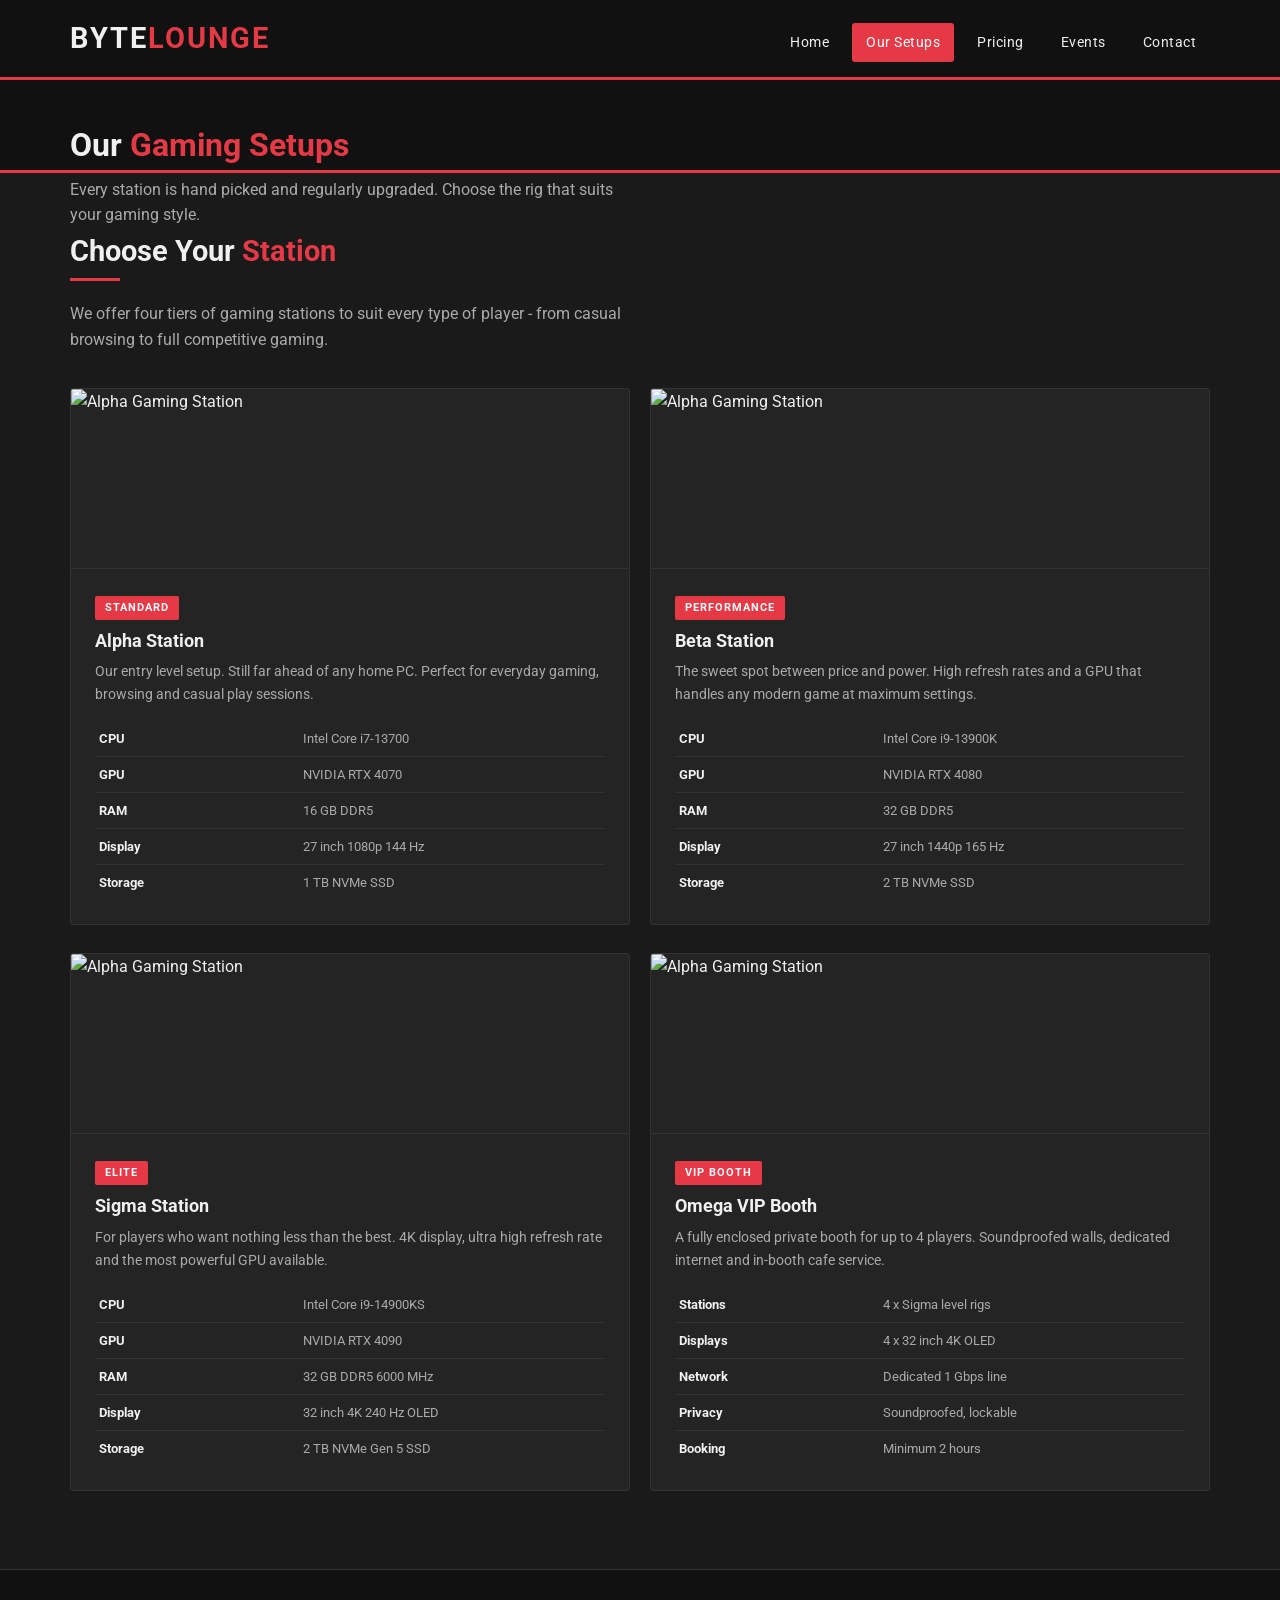
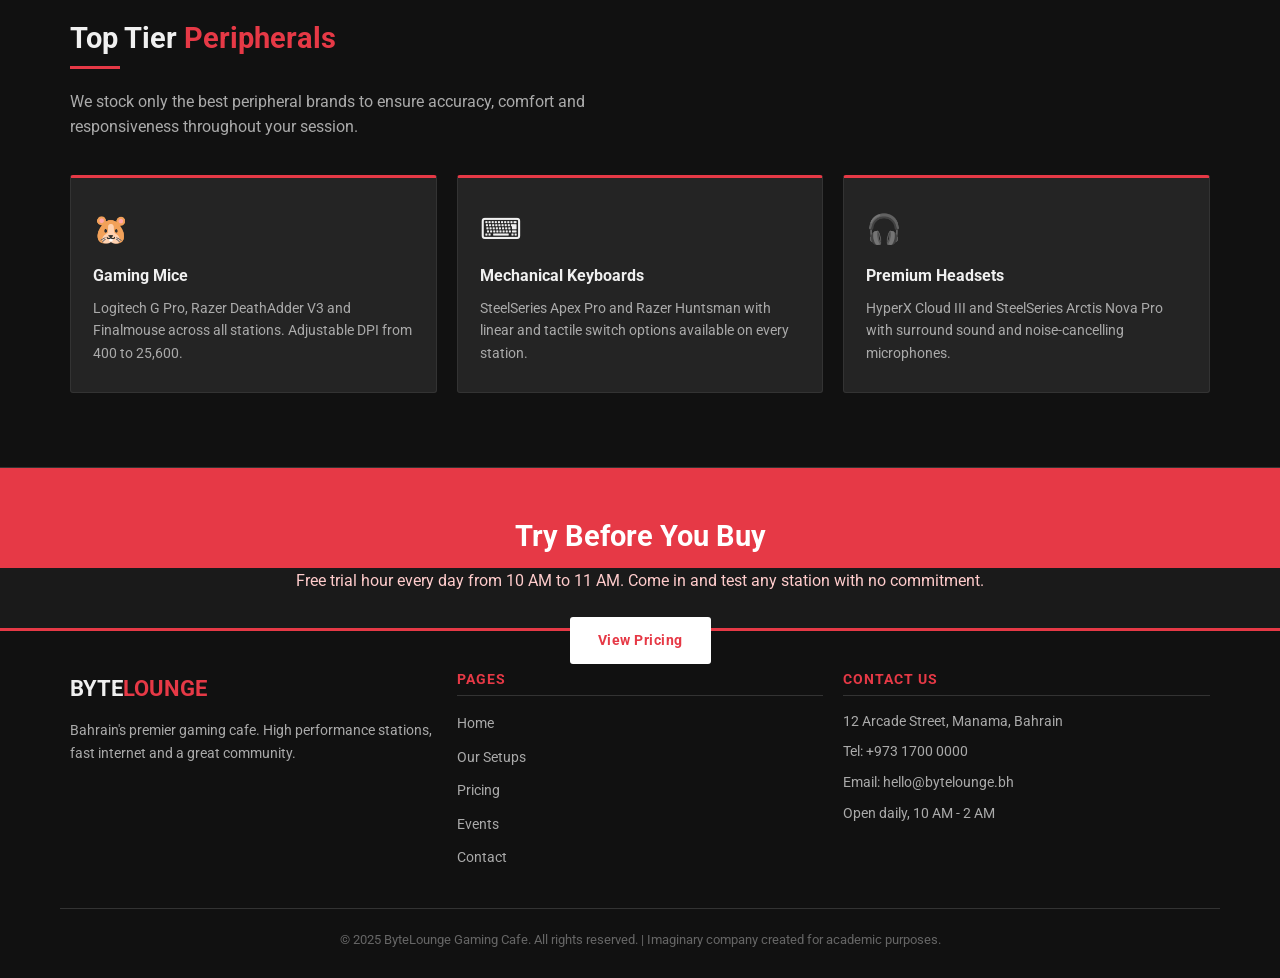
==== setups.html @ f813b677 "Initial commit of ByteLounge website" ====
<!DOCTYPE html>
<html lang="en">
<head>
  <meta charset="UTF-8" />
  <meta name="viewport" content="width=device-width, initial-scale=1.0" />
  <meta name="description" content="ByteLounge Gaming Cafe - Explore our high performance gaming setups and stations in Manama, Bahrain." />
  <meta name="keywords" content="gaming setups, PC specs, gaming stations, RTX 4090, Bahrain" />
  <title>Our Setups - ByteLounge</title>
  <link rel="stylesheet" href="style.css" />
</head>
<body>

  
  <header>
    <div class="grid-container clearfix">
      <div class="grid-50">
        <a href="index.html" class="site-logo">BYTE<span>LOUNGE</span></a>
      </div>
      <div class="grid-50">
        <nav>
          <ul>
            <li><a href="index.html">Home</a></li>
            <li><a href="setups.html" class="active">Our Setups</a></li>
            <li><a href="pricing.html">Pricing</a></li>
            <li><a href="events.html">Events</a></li>
            <li><a href="contact.html">Contact</a></li>
          </ul>
        </nav>
      </div>
    </div>
  </header>

  
  <main>

    
    <section class="page-hero">
      <div class="grid-container">
        <div class="grid-100">
          <h1>Our <span>Gaming Setups</span></h1>
          <p>Every station is hand picked and regularly upgraded. Choose the rig that suits your gaming style.</p>
        </div>
      </div>
    </section>

    
    <section class="page-section">
      <div class="grid-container">

        <div class="grid-100">
          <h2 class="section-title">Choose Your <span>Station</span></h2>
          <div class="section-divider"></div>
          <p class="section-intro">We offer four tiers of gaming stations to suit every type of player - from casual browsing to full competitive gaming.</p>
        </div>

        
        <div class="clearfix">
          <div class="grid-50">
            <article class="setup-card">
             <img src="images/APS.JPEG" alt="Alpha Gaming Station" class="setup-img" />

              <div class="setup-body">
                <span class="setup-badge">Standard</span>
                <h3>Alpha Station</h3>
                <p>Our entry level setup. Still far ahead of any home PC. Perfect for everyday gaming, browsing and casual play sessions.</p>
                <table class="specs-table">
                  <tr><td>CPU</td><td>Intel Core i7-13700</td></tr>
                  <tr><td>GPU</td><td>NVIDIA RTX 4070</td></tr>
                  <tr><td>RAM</td><td>16 GB DDR5</td></tr>
                  <tr><td>Display</td><td>27 inch 1080p 144 Hz</td></tr>
                  <tr><td>Storage</td><td>1 TB NVMe SSD</td></tr>
                </table>
              </div>
            </article>
          </div>

          <div class="grid-50">
            <article class="setup-card">
              <img src="images/APS1.JPEG" alt="Alpha Gaming Station" class="setup-img" />

              <div class="setup-body">
                <span class="setup-badge">Performance</span>
                <h3>Beta Station</h3>
                <p>The sweet spot between price and power. High refresh rates and a GPU that handles any modern game at maximum settings.</p>
                <table class="specs-table">
                  <tr><td>CPU</td><td>Intel Core i9-13900K</td></tr>
                  <tr><td>GPU</td><td>NVIDIA RTX 4080</td></tr>
                  <tr><td>RAM</td><td>32 GB DDR5</td></tr>
                  <tr><td>Display</td><td>27 inch 1440p 165 Hz</td></tr>
                  <tr><td>Storage</td><td>2 TB NVMe SSD</td></tr>
                </table>
              </div>
            </article>
          </div>
        </div>

       
        <div class="clearfix">
          <div class="grid-50">
            <article class="setup-card">
              <img src="images/APS2.JPEG" alt="Alpha Gaming Station" class="setup-img" />

              <div class="setup-body">
                <span class="setup-badge">Elite</span>
                <h3>Sigma Station</h3>
                <p>For players who want nothing less than the best. 4K display, ultra high refresh rate and the most powerful GPU available.</p>
                <table class="specs-table">
                  <tr><td>CPU</td><td>Intel Core i9-14900KS</td></tr>
                  <tr><td>GPU</td><td>NVIDIA RTX 4090</td></tr>
                  <tr><td>RAM</td><td>32 GB DDR5 6000 MHz</td></tr>
                  <tr><td>Display</td><td>32 inch 4K 240 Hz OLED</td></tr>
                  <tr><td>Storage</td><td>2 TB NVMe Gen 5 SSD</td></tr>
                </table>
              </div>
            </article>
          </div>

          <div class="grid-50">
            <article class="setup-card">
              <img src="images/APS3.JPG" alt="Alpha Gaming Station" class="setup-img" />

              <div class="setup-body">
                <span class="setup-badge">VIP Booth</span>
                <h3>Omega VIP Booth</h3>
                <p>A fully enclosed private booth for up to 4 players. Soundproofed walls, dedicated internet and in-booth cafe service.</p>
                <table class="specs-table">
                  <tr><td>Stations</td><td>4 x Sigma level rigs</td></tr>
                  <tr><td>Displays</td><td>4 x 32 inch 4K OLED</td></tr>
                  <tr><td>Network</td><td>Dedicated 1 Gbps line</td></tr>
                  <tr><td>Privacy</td><td>Soundproofed, lockable</td></tr>
                  <tr><td>Booking</td><td>Minimum 2 hours</td></tr>
                </table>
              </div>
            </article>
          </div>
        </div>

      </div>
    </section>

    
    <section class="page-section" style="background-color: #111111; border-top: 1px solid #333333; border-bottom: 1px solid #333333;">
      <div class="grid-container">
        <div class="grid-100">
          <h2 class="section-title">Top Tier <span>Peripherals</span></h2>
          <div class="section-divider"></div>
          <p class="section-intro">We stock only the best peripheral brands to ensure accuracy, comfort and responsiveness throughout your session.</p>
        </div>
        <div class="clearfix">
          <div class="grid-33">
            <article class="feature-card">
              <div class="feature-icon">&#128057;</div>
              <h3>Gaming Mice</h3>
              <p>Logitech G Pro, Razer DeathAdder V3 and Finalmouse across all stations. Adjustable DPI from 400 to 25,600.</p>
            </article>
          </div>
          <div class="grid-33">
            <article class="feature-card">
              <div class="feature-icon">&#9000;</div>
              <h3>Mechanical Keyboards</h3>
              <p>SteelSeries Apex Pro and Razer Huntsman with linear and tactile switch options available on every station.</p>
            </article>
          </div>
          <div class="grid-33">
            <article class="feature-card">
              <div class="feature-icon">&#127911;</div>
              <h3>Premium Headsets</h3>
              <p>HyperX Cloud III and SteelSeries Arctis Nova Pro with surround sound and noise-cancelling microphones.</p>
            </article>
          </div>
        </div>
      </div>
    </section>

    
    <div class="cta-banner">
      <div class="grid-container">
        <div class="grid-100">
          <h2>Try Before You Buy</h2>
          <p>Free trial hour every day from 10 AM to 11 AM. Come in and test any station with no commitment.</p>
          <a href="pricing.html" class="btn btn-white">View Pricing</a>
        </div>
      </div>
    </div>

  </main>

  
  <footer>
    <div class="grid-container clearfix">
      <div class="grid-33">
        <div class="footer-brand">
          <p class="footer-logo">BYTE<span>LOUNGE</span></p>
          <p>Bahrain's premier gaming cafe. High performance stations, fast internet and a great community.</p>
        </div>
      </div>
      <div class="grid-33">
        <div class="footer-col">
          <h4>Pages</h4>
          <ul>
            <li><a href="index.html">Home</a></li>
            <li><a href="setups.html">Our Setups</a></li>
            <li><a href="pricing.html">Pricing</a></li>
            <li><a href="events.html">Events</a></li>
            <li><a href="contact.html">Contact</a></li>
          </ul>
        </div>
      </div>
      <div class="grid-33">
        <div class="footer-col">
          <h4>Contact Us</h4>
          <p>12 Arcade Street, Manama, Bahrain</p>
          <p>Tel: +973 1700 0000</p>
          <p>Email: hello@bytelounge.bh</p>
          <p>Open daily, 10 AM - 2 AM</p>
        </div>
      </div>
    </div>
    <div class="grid-container">
      <div class="footer-bottom">
        <p>&copy; 2025 ByteLounge Gaming Cafe. All rights reserved. | Imaginary company created for academic purposes.</p>
      </div>
    </div>
  </footer>

</body>
</html>
---- style.css ----
@import url('https://fonts.googleapis.com/css2?family=Roboto:wght@300;400;700&display=swap');

* {
    margin: 0;
    padding: 0;
    box-sizing: border-box;
}

body {
    font-family: 'Roboto', Arial, sans-serif;
    font-size: 16px;
    line-height: 1.6;
    background-color: #1a1a1a;
    color: #f0f0f0;
}

img {
    max-width: 100%;
    height: auto;
    display: block;
}

a {
    text-decoration: none;
    color: #e63946;
}

a:hover {
    color: #ffffff;
}

h1, h2, h3, h4 {
    font-weight: 700;
    line-height: 1.3;
}

ul {
    list-style: none;
}

.grid-container {
    max-width: 1200px;
    margin: 0 auto;
    padding: 0 20px;
}

.grid-100 {
    width: 100%;
    float: left;
    padding: 0 10px;
}

.grid-75 {
    width: 75%;
    float: left;
    padding: 0 10px;
}

.grid-25 {
    width: 25%;
    float: left;
    padding: 0 10px;
}

.grid-50 {
    width: 50%;
    float: left;
    padding: 0 10px;
}

.grid-33 {
    width: 33.33%;
    float: left;
    padding: 0 10px;
}

.grid-66 {
    width: 66.66%;
    float: left;
    padding: 0 10px;
}

.clearfix::after {
    content: '';
    display: table;
    clear: both;
}

header {
    background-color: #111111;
    border-bottom: 3px solid #e63946;
    padding: 15px 0;
}

.site-logo {
    font-size: 1.8rem;
    font-weight: 700;
    color: #f0f0f0;
    letter-spacing: 2px;
}

.site-logo span {
    color: #e63946;
}

nav {
    text-align: right;
    padding-top: 8px;
}

nav ul {
    display: inline-block;
}

nav ul li {
    display: inline-block;
    margin-left: 5px;
}

nav ul li a {
    display: inline-block;
    color: #f0f0f0;
    font-size: 0.9rem;
    font-weight: 400;
    padding: 8px 14px;
    border-radius: 3px;
    letter-spacing: 0.5px;
}

nav ul li a:hover {
    background-color: #e63946;
    color: #ffffff;
}

nav ul li a.active {
    background-color: #e63946;
    color: #ffffff;
}

footer {
    background-color: #111111;
    border-top: 3px solid #e63946;
    padding: 40px 0 20px;
    margin-top: 60px;
}

.footer-logo {
    font-size: 1.4rem;
    font-weight: 700;
    color: #f0f0f0;
    margin-bottom: 12px;
}

.footer-logo span {
    color: #e63946;
}

footer p {
    color: #aaaaaa;
    font-size: 0.88rem;
    margin-bottom: 8px;
}

.footer-col h4 {
    color: #e63946;
    font-size: 0.85rem;
    text-transform: uppercase;
    letter-spacing: 1px;
    margin-bottom: 14px;
    padding-bottom: 6px;
    border-bottom: 1px solid #333333;
}

.footer-col ul li {
    margin-bottom: 8px;
}

.footer-col ul li a {
    color: #aaaaaa;
    font-size: 0.88rem;
}

.footer-col ul li a:hover {
    color: #e63946;
}

.footer-bottom {
    border-top: 1px solid #333333;
    margin-top: 30px;
    padding-top: 20px;
    text-align: center;
}

.footer-bottom p {
    color: #666666;
    font-size: 0.82rem;
}

.page-section {
    padding: 50px 0;
}

.section-title {
    font-size: 1.8rem;
    color: #f0f0f0;
    margin-bottom: 8px;
}

.section-title span {
    color: #e63946;
}

.section-divider {
    width: 50px;
    height: 3px;
    background-color: #e63946;
    margin-bottom: 20px;
}

.section-intro {
    color: #aaaaaa;
    font-size: 1rem;
    margin-bottom: 35px;
    max-width: 600px;
}

.hero {
    background-color: #111111;
    padding: 70px 0;
    border-bottom: 1px solid #333333;
}

.hero h1 {
    font-size: 2.4rem;
    color: #f0f0f0;
    margin-bottom: 16px;
}

.hero h1 span {
    color: #e63946;
}

.hero p {
    font-size: 1.05rem;
    color: #aaaaaa;
    margin-bottom: 28px;
    max-width: 520px;
}

.btn {
    display: inline-block;
    padding: 12px 28px;
    font-size: 0.9rem;
    font-weight: 700;
    border-radius: 3px;
    cursor: pointer;
    letter-spacing: 0.5px;
}

.btn-primary {
    background-color: #e63946;
    color: #ffffff;
    margin-right: 12px;
}

.btn-primary:hover {
    background-color: #c1121f;
    color: #ffffff;
}

.btn-secondary {
    background-color: transparent;
    color: #f0f0f0;
    border: 2px solid #f0f0f0;
}

.btn-secondary:hover {
    background-color: #f0f0f0;
    color: #1a1a1a;
}

.stats-bar {
    background-color: #e63946;
    padding: 20px 0;
}

.stat-item {
    text-align: center;
    padding: 5px 0;
}

.stat-item strong {
    display: block;
    font-size: 1.8rem;
    font-weight: 700;
    color: #ffffff;
}

.stat-item span {
    font-size: 0.78rem;
    color: #ffcccc;
    text-transform: uppercase;
    letter-spacing: 1px;
}

.feature-card {
    background-color: #242424;
    border: 1px solid #333333;
    border-top: 3px solid #e63946;
    padding: 28px 22px;
    margin-bottom: 24px;
    border-radius: 3px;
}

.feature-card h3 {
    font-size: 1rem;
    color: #f0f0f0;
    margin-bottom: 10px;
}

.feature-card p {
    color: #aaaaaa;
    font-size: 0.88rem;
    line-height: 1.6;
}

.feature-icon {
    font-size: 1.8rem;
    margin-bottom: 14px;
}

.cta-banner {
    background-color: #e63946;
    padding: 50px 0;
    text-align: center;
}

.cta-banner h2 {
    font-size: 1.8rem;
    color: #ffffff;
    margin-bottom: 12px;
}

.cta-banner p {
    color: #ffcccc;
    margin-bottom: 24px;
    font-size: 1rem;
}

.btn-white {
    background-color: #ffffff;
    color: #e63946;
    font-weight: 700;
}

.btn-white:hover {
    background-color: #1a1a1a;
    color: #ffffff;
}

.page-hero {
    background-color: #111111;
    padding: 45px 0;
    border-bottom: 3px solid #e63946;
    margin-bottom: 10px;
}

.page-hero h1 {
    font-size: 2rem;
    color: #f0f0f0;
    margin-bottom: 10px;
}

.page-hero h1 span {
    color: #e63946;
}

.page-hero p {
    color: #aaaaaa;
    font-size: 1rem;
    max-width: 560px;
}

.setup-card {
    background-color: #242424;
    border: 1px solid #333333;
    border-radius: 3px;
    margin-bottom: 28px;
    overflow: hidden;
}

.setup-img-placeholder {
    background-color: #2e2e2e;
    height: 180px;
    display: table;
    width: 100%;
    border-bottom: 1px solid #333333;
}

.setup-img-placeholder span {
    display: table-cell;
    vertical-align: middle;
    text-align: center;
    font-size: 3rem;
}

.setup-img-placeholder p {
    display: table-cell;
    vertical-align: middle;
    text-align: center;
    color: #666666;
    font-size: 0.82rem;
}

.setup-img {
    width: 100%;
    height: 180px;
    object-fit: cover;
    display: block;
    border-bottom: 1px solid #333333;
}

.setup-body {
    padding: 24px;
}

.setup-badge {
    display: inline-block;
    background-color: #e63946;
    color: #ffffff;
    font-size: 0.7rem;
    font-weight: 700;
    text-transform: uppercase;
    letter-spacing: 1px;
    padding: 3px 10px;
    border-radius: 2px;
    margin-bottom: 10px;
}

.setup-body h3 {
    font-size: 1.1rem;
    color: #f0f0f0;
    margin-bottom: 8px;
}

.setup-body p {
    color: #aaaaaa;
    font-size: 0.88rem;
    margin-bottom: 16px;
    line-height: 1.6;
}

.specs-table {
    width: 100%;
    border-collapse: collapse;
    font-size: 0.82rem;
}

.specs-table tr {
    border-bottom: 1px solid #333333;
}

.specs-table tr:last-child {
    border-bottom: none;
}

.specs-table td {
    padding: 7px 4px;
    color: #aaaaaa;
}

.specs-table td:first-child {
    font-weight: 700;
    color: #f0f0f0;
    width: 40%;
}

.specs-table td:last-child {
    color: #aaaaaa;
}

.price-card {
    background-color: #242424;
    border: 1px solid #333333;
    border-radius: 3px;
    padding: 32px 24px;
    margin-bottom: 24px;
    text-align: center;
}

.price-card.featured {
    border-color: #e63946;
    border-top: 4px solid #e63946;
}

.plan-name {
    font-size: 0.78rem;
    font-weight: 700;
    text-transform: uppercase;
    letter-spacing: 1.5px;
    color: #e63946;
    margin-bottom: 14px;
}

.plan-price {
    font-size: 2.8rem;
    font-weight: 700;
    color: #f0f0f0;
    line-height: 1;
    margin-bottom: 4px;
}

.plan-price sup {
    font-size: 1.1rem;
    vertical-align: super;
}

.plan-unit {
    color: #666666;
    font-size: 0.8rem;
    margin-bottom: 24px;
}

.plan-features {
    text-align: left;
    margin-bottom: 28px;
}

.plan-features li {
    color: #aaaaaa;
    font-size: 0.88rem;
    padding: 8px 0;
    border-bottom: 1px solid #333333;
}

.plan-features li:last-child {
    border-bottom: none;
}

.plan-features li::before {
    content: '✓  ';
    color: #e63946;
    font-weight: 700;
}

.plan-features li.no::before {
    content: '✗  ';
    color: #555555;
}

.plan-features li.no {
    color: #555555;
}

.pricing-table {
    width: 100%;
    border-collapse: collapse;
    margin-top: 30px;
    font-size: 0.88rem;
}

.pricing-table th {
    background-color: #e63946;
    color: #ffffff;
    text-align: left;
    padding: 12px 16px;
    font-size: 0.8rem;
    font-weight: 700;
    text-transform: uppercase;
    letter-spacing: 0.5px;
}

.pricing-table td {
    padding: 14px 16px;
    color: #aaaaaa;
    border-bottom: 1px solid #333333;
}

.pricing-table tr:last-child td {
    border-bottom: none;
}

.pricing-table tr:hover td {
    background-color: #2a2a2a;
    color: #f0f0f0;
}

.pricing-table td:last-child {
    color: #e63946;
    font-weight: 700;
}

.event-card {
    background-color: #242424;
    border: 1px solid #333333;
    border-radius: 3px;
    padding: 24px;
    margin-bottom: 16px;
    overflow: hidden;
}

.event-date-col {
    text-align: center;
    padding-right: 10px;
}

.event-day {
    font-size: 2.2rem;
    font-weight: 700;
    color: #e63946;
    line-height: 1;
    display: block;
}

.event-month {
    font-size: 0.72rem;
    color: #666666;
    text-transform: uppercase;
    letter-spacing: 1px;
    display: block;
    margin-top: 4px;
}

.event-info h3 {
    font-size: 1rem;
    color: #f0f0f0;
    margin-bottom: 6px;
}

.event-meta {
    color: #666666;
    font-size: 0.82rem;
    margin-bottom: 8px;
}

.event-tag {
    display: inline-block;
    font-size: 0.65rem;
    font-weight: 700;
    text-transform: uppercase;
    letter-spacing: 1px;
    padding: 3px 9px;
    border-radius: 2px;
}

.tag-tournament { background-color: #c1121f; color: #ffffff; }
.tag-community  { background-color: #2a9d8f; color: #ffffff; }
.tag-league     { background-color: #5c4b8a; color: #ffffff; }
.tag-special    { background-color: #e9c46a; color: #1a1a1a; }

.event-btn-col {
    text-align: right;
    padding-top: 8px;
}

.contact-info-box {
    background-color: #242424;
    border: 1px solid #333333;
    border-radius: 3px;
    padding: 28px;
    margin-bottom: 24px;
}

.contact-info-box h3 {
    color: #e63946;
    font-size: 0.8rem;
    text-transform: uppercase;
    letter-spacing: 1px;
    margin-bottom: 12px;
    padding-bottom: 8px;
    border-bottom: 1px solid #333333;
}

.contact-info-box p {
    color: #aaaaaa;
    font-size: 0.9rem;
    margin-bottom: 8px;
    line-height: 1.6;
}

.hours-table {
    width: 100%;
    border-collapse: collapse;
    font-size: 0.85rem;
}

.hours-table tr {
    border-bottom: 1px solid #333333;
}

.hours-table tr:last-child {
    border-bottom: none;
}

.hours-table td {
    padding: 8px 4px;
    color: #aaaaaa;
}

.hours-table td:last-child {
    text-align: right;
    color: #f0f0f0;
}

.contact-form-box {
    background-color: #242424;
    border: 1px solid #333333;
    border-radius: 3px;
    padding: 28px;
}

.contact-form-box h3 {
    font-size: 1.1rem;
    color: #f0f0f0;
    margin-bottom: 22px;
}

.form-group {
    margin-bottom: 18px;
}

.form-group label {
    display: block;
    font-size: 0.8rem;
    font-weight: 700;
    color: #e63946;
    text-transform: uppercase;
    letter-spacing: 0.5px;
    margin-bottom: 7px;
}

.form-group input,
.form-group select,
.form-group textarea {
    width: 100%;
    background-color: #1a1a1a;
    border: 1px solid #444444;
    border-radius: 3px;
    color: #f0f0f0;
    font-family: 'Roboto', Arial, sans-serif;
    font-size: 0.9rem;
    padding: 10px 14px;
}

.form-group input:focus,
.form-group select:focus,
.form-group textarea:focus {
    outline: none;
    border-color: #e63946;
}

.form-group select option {
    background-color: #1a1a1a;
}

.form-group textarea {
    resize: vertical;
    min-height: 110px;
}

.form-row-half {
    width: 48%;
    float: left;
}

.form-row-half:first-child {
    margin-right: 4%;
}

@media only screen and (max-width: 768px) {

   
    .grid-75,
    .grid-25,
    .grid-50,
    .grid-33,
    .grid-66 {
        width: 100%;
        float: none;
        padding: 0 10px;
    }

    nav {
        text-align: left;
        margin-top: 12px;
    }

    nav ul li {
        display: block;
        margin: 0 0 4px 0;
    }

    nav ul li a {
        display: block;
    }

    .hero h1 {
        font-size: 1.7rem;
    }

    .page-hero h1 {
        font-size: 1.5rem;
    }

    .section-title {
        font-size: 1.4rem;
    }

    .event-date-col {
        width: 100%;
        text-align: left;
        margin-bottom: 10px;
    }

    .event-btn-col {
        width: 100%;
        text-align: left;
        margin-top: 12px;
    }

    .form-row-half {
        width: 100%;
        float: none;
        margin-right: 0;
    }

    .price-card {
        margin-bottom: 20px;
    }
}

@media only screen and (max-width: 480px) {

    .grid-container {
        padding: 0 12px;
    }

    .hero {
        padding: 40px 0;
    }

    .hero h1 {
        font-size: 1.4rem;
    }

    .btn {
        display: block;
        text-align: center;
        margin-bottom: 10px;
        margin-right: 0;
    }

    .stat-item strong {
        font-size: 1.4rem;
    }
}
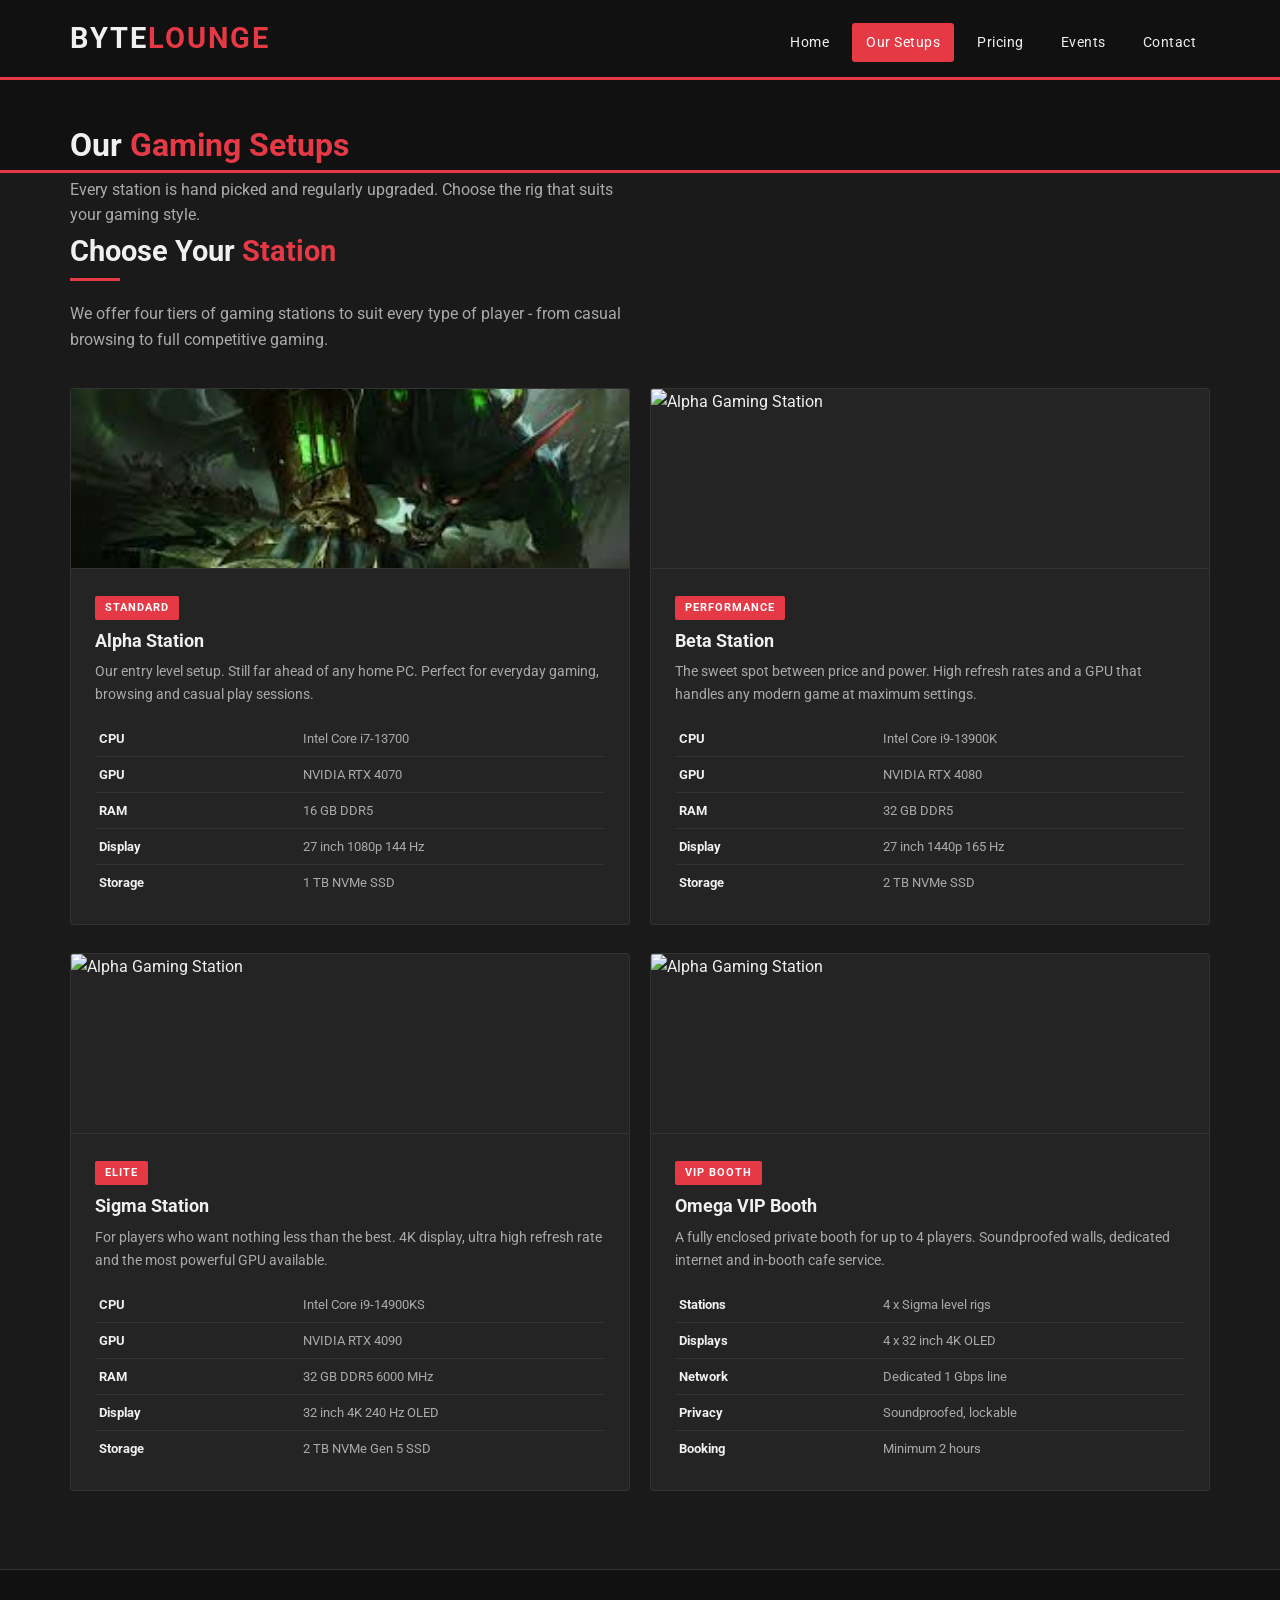
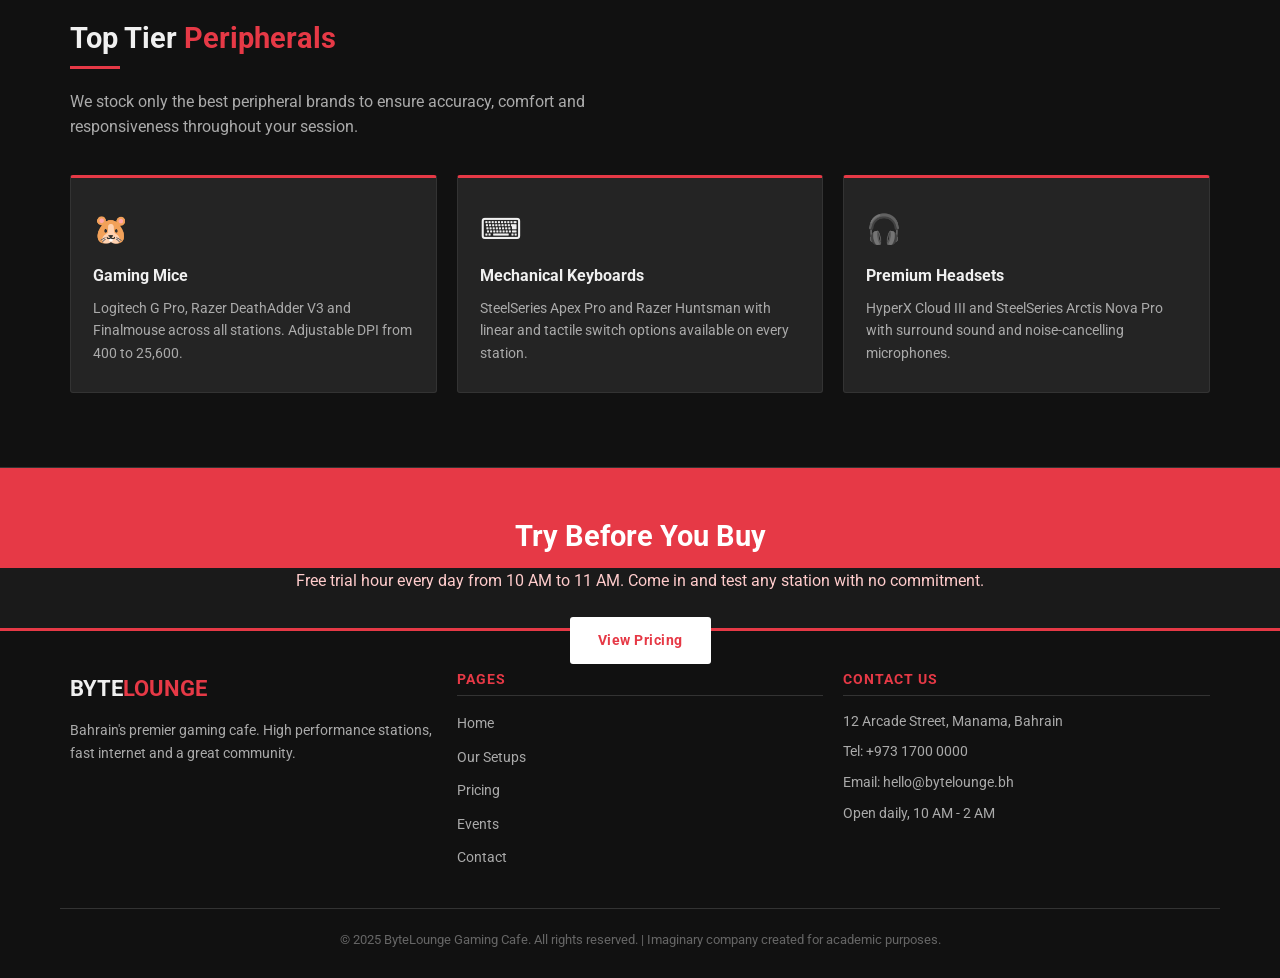
==== commit 686c7da5: "Update setups.html" ====
--- a/setups.html
+++ b/setups.html
@@ -57,7 +57,7 @@
         <div class="clearfix">
           <div class="grid-50">
             <article class="setup-card">
-             <img src="images/APS.JPEG" alt="Alpha Gaming Station" class="setup-img" />
+             <img src="images/APS.jpeg" alt="Alpha Gaming Station" class="setup-img" />
 
               <div class="setup-body">
                 <span class="setup-badge">Standard</span>
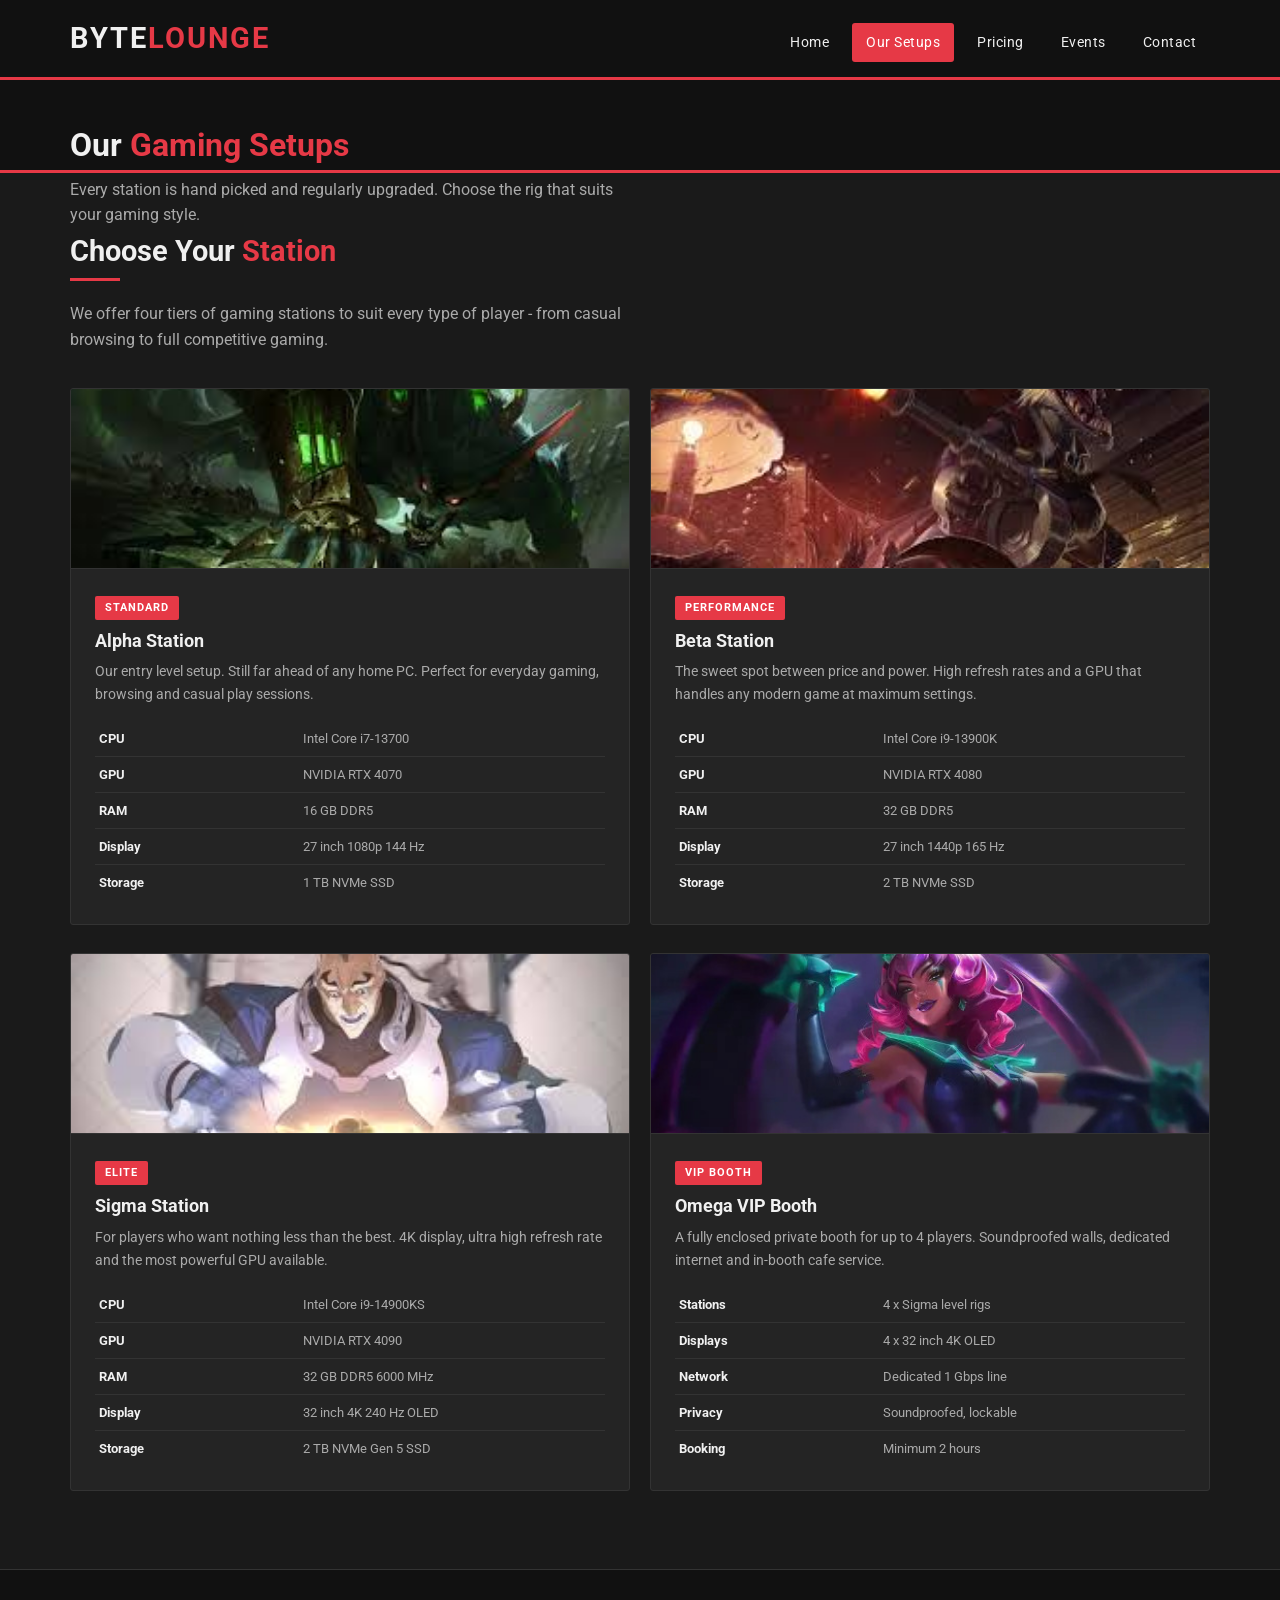
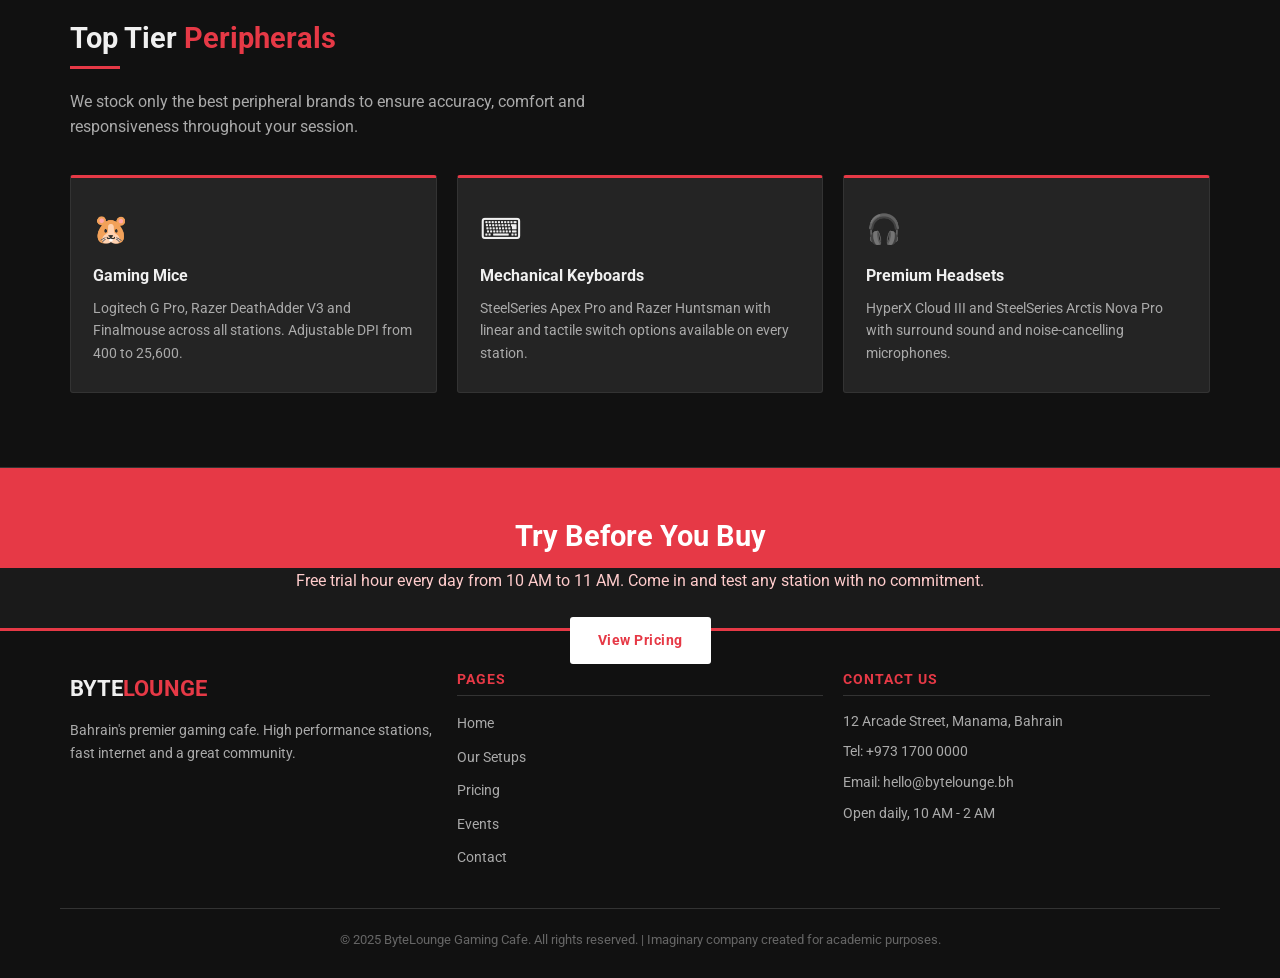
==== commit beeb1c63: "Update setups.html" ====
--- a/setups.html
+++ b/setups.html
@@ -76,7 +76,7 @@
 
           <div class="grid-50">
             <article class="setup-card">
-              <img src="images/APS1.JPEG" alt="Alpha Gaming Station" class="setup-img" />
+              <img src="images/APS1.jpeg" alt="Alpha Gaming Station" class="setup-img" />
 
               <div class="setup-body">
                 <span class="setup-badge">Performance</span>
@@ -98,7 +98,7 @@
         <div class="clearfix">
           <div class="grid-50">
             <article class="setup-card">
-              <img src="images/APS2.JPEG" alt="Alpha Gaming Station" class="setup-img" />
+              <img src="images/APS2.jpeg" alt="Alpha Gaming Station" class="setup-img" />
 
               <div class="setup-body">
                 <span class="setup-badge">Elite</span>
@@ -117,7 +117,7 @@
 
           <div class="grid-50">
             <article class="setup-card">
-              <img src="images/APS3.JPG" alt="Alpha Gaming Station" class="setup-img" />
+              <img src="images/APS3.jpg" alt="Alpha Gaming Station" class="setup-img" />
 
               <div class="setup-body">
                 <span class="setup-badge">VIP Booth</span>
